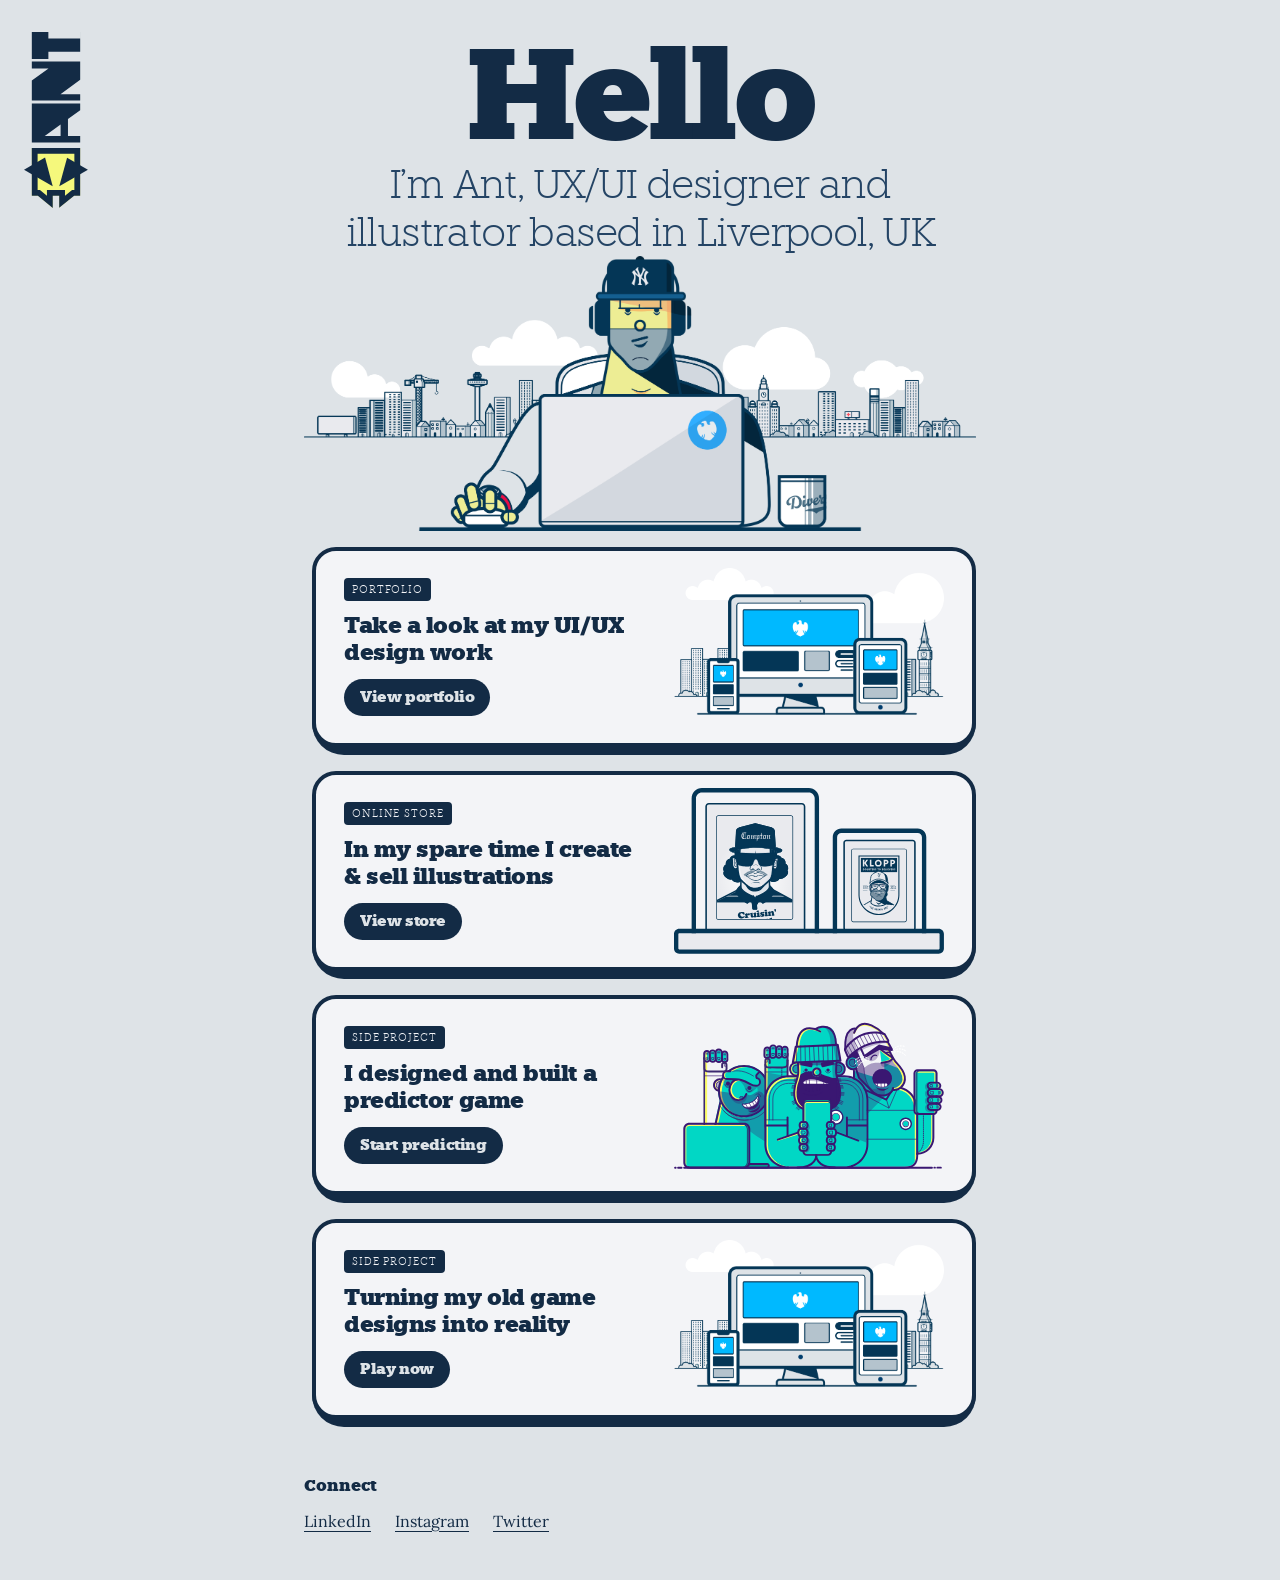
==== index.htm @ 305cc4a4 "new landing" ====
<!DOCTYPE html>
<html lang="en">
<head>
  <meta charset="UTF-8">
  <meta name="viewport" content="width=device-width, initial-scale=1">
  <title>Ant Clark – Links</title>
  <meta name="description" content="Ant Clark, Liverpool based UX/UI Designer and Illustrator. Portfolio, projects, shop and socials.">
  <link rel="preconnect" href="https://fonts.googleapis.com">
  <link rel="preconnect" href="https://fonts.gstatic.com" crossorigin>
  <link href="https://fonts.googleapis.com/css2?family=Lora:wght@400&display=swap" rel="stylesheet">
  <link rel="preload" href="fonts/Knile-Black.woff2" as="font" type="font/woff2" crossorigin>
  <link rel="preload" href="fonts/Knile-Light.woff2" as="font" type="font/woff2" crossorigin>
  <link rel="stylesheet" href="styles.css">
</head>
<body>
  <main class="page">
<img src="images/logos/ant-logo.svg" class="home-intro__logo" alt="Logo">
    <header class="intro">
      <h1 class="intro__title">Hello</h1>
      <p class="intro__text">I’m Ant, UX/UI designer and illustrator based in Liverpool, UK</p>
    </header>
<div class="home-intro" >
	<img src="images/me.png" class="home-intro__image" alt="">
	</div>
    <!--
      PROMO BOX TEMPLATE – copy this block to add a new one.
      Change the colour by swapping the modifier class:
      promo--a, promo--b, promo--c (add more in styles.css).
    -->
    <section class="promos" aria-label="Links">

      <a class="promo promo--a" href="https://antclark.framer.website/">
         <div class="promo__wrapper">

         <div class="promo__content">
          <span class="promo__label">Portfolio</span>
          <h2 class="promo__title">Take a look at my UI/UX design work</h2>
          <span class="promo__button">View portfolio</span>
        </div>
        <div class="promo__media">
          <img class="promo__image" src="images/portfolio.png" alt="">
        </div>
        </div>
      </a>

       <a class="promo promo--a" href="https://antclark.framer.website/">
         <div class="promo__wrapper">
         <div class="promo__content">
          <span class="promo__label">ONLINE STORE</span>
          <h2 class="promo__title">In my spare time I create & sell illustrations</h2>
          <span class="promo__button">View store</span>
        </div>
        <div class="promo__media">
          <img class="promo__image" src="images/illustrations.svg" alt="">
        </div>
        </div>
      </a>

       <a class="promo promo" href="https://antclark.framer.website/">
         <div class="promo__wrapper">

         <div class="promo__content">
          <span class="promo__label">SIDE PROJECT</span>
          <h2 class="promo__title">I designed and built a predictor game</h2>
          <span class="promo__button">Start predicting</span>
        </div>
        <div class="promo__media">
          <img class="promo__image" src="images/predict.svg" alt="">
        </div>
        </div>
      </a>
       <a class="promo promo--a" href="https://antclark.framer.website/">
         <div class="promo__wrapper">

         <div class="promo__content">
          <span class="promo__label">SIDE PROJECT</span>
          <h2 class="promo__title">Turning my old game designs into reality</h2>
          <span class="promo__button">Play now</span>
        </div>
        <div class="promo__media">
          <img class="promo__image" src="images/portfolio.png" alt="">
        </div>
        </div>
      </a>

    </section>

    <footer class="connect">
      <h3 class="connect__title">Connect</h3>
      <ul class="connect__list">
        <li><a class="connect__link" href="https://www.linkedin.com/in/anthony-clark-53748021/">LinkedIn</a></li>
        <li><a class="connect__link" href="https://www.instagram.com/diverse__pixels/">Instagram</a></li>
        <li><a class="connect__link" href="https://twitter.com/Diverse__Pixels">Twitter</a></li>
      </ul>
    </footer>

  </main>
</body>
</html>
---- styles.css ----
/* =========================================================
   LINK PAGE – styles.css
   Edit the TOKENS block below to restyle everything.
   Colours, radii, spacing and the bounce all live there.
   ========================================================= */

/* ---------- 0. FONTS ----------
   Knile (Black + Light) is self-hosted: put the files in /fonts.
   Lora Regular loads from Google Fonts in index.html.
*/
@font-face {
  font-family: "Knile";
  src: url("fonts/Knile-Black.woff2") format("woff2"),
       url("fonts/Knile-Black.woff") format("woff");
  font-weight: 900;
  font-style: normal;
  font-display: swap;
}

@font-face {
  font-family: "Knile";
  src: url("fonts/Knile-Light.woff2") format("woff2"),
       url("fonts/Knile-Light.woff") format("woff");
  font-weight: 300;
  font-style: normal;
  font-display: swap;
}

/* ---------- 1. TOKENS (edit these first) ---------- */
:root {
  /* Page */
  --color-bg: #DEE3E7;
  --color-text: #132B45;
  --color-text-muted: #244465;
  --font-title: "Knile", system-ui, -apple-system, "Segoe UI", Roboto, sans-serif; /* Knile Black, weight 900 */
  --font-light: "Knile", system-ui, -apple-system, "Segoe UI", Roboto, sans-serif; /* Knile Light, weight 300 */
  --font-body: "Lora", Georgia, "Times New Roman", serif;                           /* Lora Regular, weight 400 */

  /* Layout */
  --page-max-width: 720px;
  --page-padding: 24px;
  --promo-gap: 24px;

  /* Promo box */
  --promo-radius: 24px;
    --promo-radius2: 32px;
    --promo-border: 4px;
  --promo-padding: 28px;
  --promo-min-height: 200px;
  --promo-shadow: 8px 10px 0 rgba(0, 0, 0, 1);
  --promo-shadow-hover: 0 18px 40px rgba(0, 0, 0, 0.14);

  /* Promo colours (one set per modifier class) */
  --promo-a-bg: #f3f4f7;
    --promo-a-bg2: #132B45;
    --promo-a-stroke: #132B45;
  --promo-a-text: #132B45;
  --promo-b-bg: #01D7C5;
  --promo-b-text: #3A1772;
  --promo-c-bg: #ff9fb8;
  --promo-c-text: #132B45;

  /* Button */
  --button-bg: #132B45;
  --button-text: #DEE3E7;
  --button-radius: 999px;
  --button-padding: 8px 16px;

  /* Image slot */
  --media-width: 45%;
  --media-radius: 20px;

  /* Bounce (hover) */
  --bounce-duration: 0.55s;
  --bounce-easing: cubic-bezier(0.34, 1.56, 0.64, 1); /* overshoot = spring */
  --bounce-lift: -8px;
  --bounce-scale: 1.025;
  --bounce-image-rotate: -3deg;
  --bounce-image-scale: 1.06;
}

/* ---------- 2. BASE ---------- */
*,
*::before,
*::after { box-sizing: border-box; }

html { -webkit-text-size-adjust: 100%; }

body {
  margin: 0;
  background: var(--color-bg);
  color: var(--color-text);
  font-family: var(--font-body);
  font-weight: 400;
  line-height: 1.4;
  -webkit-font-smoothing: antialiased;
}

img { display: block; max-width: 100%; }

.page {
  max-width: var(--page-max-width);
  margin: 0 auto;
  padding: 32px var(--page-padding) 48px;
}

/* ---------- 3. INTRO ---------- */
.intro { margin-bottom: 40px; text-align: center; }

.intro__title {
  margin: 0;
  font-family: var(--font-title);
  font-size: 8rem;
  font-weight: 900;
  letter-spacing: -0.04em;
  line-height: 1;
}
.home-intro__image{
  margin:-40px 0 24px 0;
}
.home-intro__logo{
    width: 64px;
    position: fixed;
    top: 32px;
    left:24px
}
.intro__text {
  margin: 0;
  max-width: 28ch;
  font-family: var(--font-light);
  font-size: 2.5rem;
  font-weight: 300;
  line-height: 1.2;
  letter-spacing: -0.04em;
  color: var(--color-text-muted);
}

/* ---------- 4. PROMO BOXES ---------- */
.promos {
  display: flex;
  flex-direction: column;
  gap: var(--promo-gap);
}

.promo {
  /* Per-colour variables are set by the modifier classes below */
  background: var(--promo-a-bg2);
  --promo-text: var(--promo-a-text);
  border-radius: var(--promo-radius2);
  display: flex;
  align-items: stretch;
  justify-content: space-between;
  transition:
    transform var(--bounce-duration) var(--bounce-easing),
    box-shadow var(--bounce-duration) var(--bounce-easing);
  will-change: transform;
    color: var(--color-text);
    margin:0 0 0 8px;
    height:200px;
    text-decoration:none;

}
.promo__wrapper{
 --promo-bg: var(--promo-a-bg);
  --promo-text: var(--promo-a-text);
  display: flex;
  align-items: stretch;
  justify-content: space-between;
  gap: 24px;
  min-height: var(--promo-min-height);
  padding: var(--promo-padding);
  border-radius: var(--promo-radius);
  background: var(--promo-bg);
  border: 4px solid var(--promo-a-stroke);
        height:200px;
 margin:-8px 0 0 0;
 align-items: center;
  text-decoration:none;
    width: 100%;
}

.promo__content {
  display: flex;
  flex: 1;
  flex-direction: column;
  align-items: flex-start;
  justify-content: space-between;
  gap: 12px;
}

.promo__label {
  font-family: var(--font-light);
  font-size: 0.7rem;
  font-weight: 400;
  letter-spacing: 0.08em;
  text-transform: uppercase;
  background: var(--promo-text);
  color: var(--promo-bg);
  padding: 4px 8px;
  border-radius: 4px;
}

.promo__title {
  margin: 0;
  font-family: var(--font-title);
  font-size: clamp(1.25rem, 3.6vw, 1.4rem);
  font-weight: 900;
  letter-spacing: -0.02em;
  line-height: 1.2;
}

.promo__button {
  display: inline-block;
  letter-spacing: -0.4px;
  padding: var(--button-padding);
  border-radius: var(--button-radius);
  background: var(--button-bg);
  color: var(--button-text);
  font-family: var(--font-title);
  font-size: 0.9375rem;
  font-weight: 900;
  transition: transform var(--bounce-duration) var(--bounce-easing);
}

/* Image slot – drop any image in; it fills and crops to the box */
.promo__media {
  flex: 0 0 var(--media-width);
  overflow: hidden;
}

.promo__image {
  object-fit: cover;
  transition: transform var(--bounce-duration) var(--bounce-easing);
}

/* ---------- 5. HOVER / FOCUS / PRESS ---------- */
.promo div:hover,
.promo:focus-visible {
 margin:0;
 transition:var(--bounce-easing);

}

.promo:active {
  transform: translateY(-2px) scale(0.99);
  transition-duration: 0.12s;
}

.promo:focus-visible {
  outline: 3px solid var(--color-text);
  outline-offset: 4px;
}

/* ---------- 6. CONNECT ---------- */
.connect { margin-top: 48px; }

.connect__title {
  margin: 0 0 12px;
  font-family: var(--font-title);
  font-size: 1rem;
  font-weight: 900;
}

.connect__list {
  display: flex;
  flex-wrap: wrap;
  gap: 12px 24px;
  margin: 0;
  padding: 0;
  list-style: none;
}

.connect__link {
  color: var(--color-text);
  font-family: var(--font-body);
  font-weight: 400;
  text-decoration: underline;
  text-underline-offset: 4px;
}

.connect__link:hover { text-decoration-thickness: 2px; }

.promo--a div{ --promo-bg: var(--promo-a-bg); --promo-text: var(--promo-a-text) !important;  }
.promo--b div{ --promo-bg: var(--promo-b-bg); --promo-text: var(--promo-b-text) !important; }
.promo--c div{ --promo-bg: var(--promo-c-bg); --promo-text: var(--promo-c-text) !important; }

@keyframes bounce {
  0% { transform: scale(1.1); opacity: 1 }
  50% { transform: scale(1.6); opacity: .7; }
  60% { transform: scale(0.6); opacity: 1 }
  80% { transform: scale(0.95) }
  100% { transform: scale(0.85) }
}
/* ---------- 7. RESPONSIVE ---------- */
@media (max-width: 520px) {
  :root {
    --promo-padding: 22px;
    --media-width: 34%;
  }
  .promo { min-height: 190px; gap: 16px; }
}

/* ---------- 8. REDUCED MOTION ---------- */
@media (prefers-reduced-motion: reduce) {
  .promo,
  .promo__button,
  .promo__image { transition: none; }

  .promo:hover,
  .promo:focus-visible,
  .promo:active { transform: none; }

  .promo:hover .promo__image,
  .promo:focus-visible .promo__image,
  .promo:hover .promo__button,
  .promo:focus-visible .promo__button { transform: none; }
}
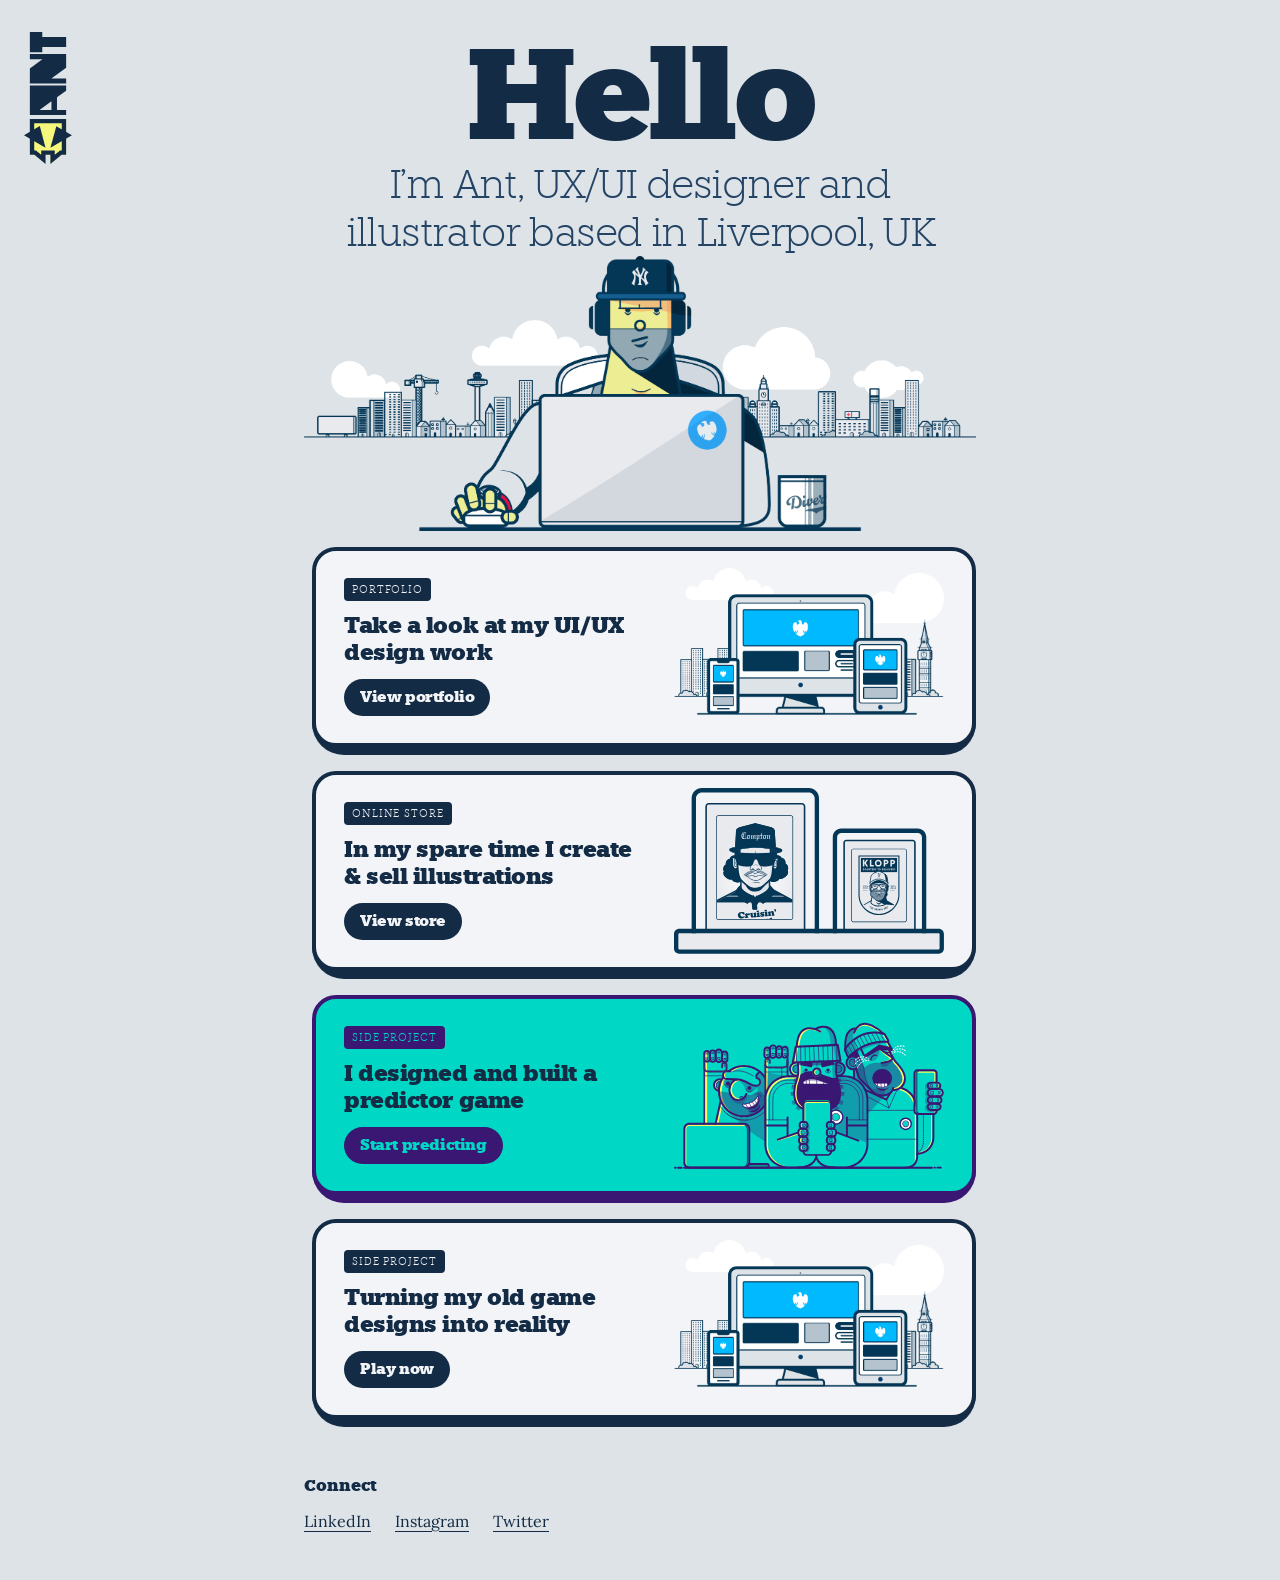
==== commit e6c02a32: "styles" ====
--- a/index.htm
+++ b/index.htm
@@ -56,7 +56,7 @@
         </div>
       </a>
 
-       <a class="promo promo" href="https://antclark.framer.website/">
+       <a class="promo promo--b" href="https://antclark.framer.website/">
          <div class="promo__wrapper">
 
          <div class="promo__content">
--- a/styles.css
+++ b/styles.css
@@ -119,7 +119,7 @@
   margin:-40px 0 24px 0;
 }
 .home-intro__logo{
-    width: 64px;
+    width: 48px;
     position: fixed;
     top: 32px;
     left:24px
@@ -144,8 +144,8 @@
 
 .promo {
   /* Per-colour variables are set by the modifier classes below */
-  background: var(--promo-a-bg2);
-  --promo-text: var(--promo-a-text);
+  background: var(--promo-text);
+  --promo-text: var(--promo-text);
   border-radius: var(--promo-radius2);
   display: flex;
   align-items: stretch;
@@ -171,7 +171,7 @@
   padding: var(--promo-padding);
   border-radius: var(--promo-radius);
   background: var(--promo-bg);
-  border: 4px solid var(--promo-a-stroke);
+  border: 4px solid var(--promo-text);
         height:200px;
  margin:-8px 0 0 0;
  align-items: center;
@@ -214,8 +214,8 @@
   letter-spacing: -0.4px;
   padding: var(--button-padding);
   border-radius: var(--button-radius);
-  background: var(--button-bg);
-  color: var(--button-text);
+  background: var(--promo-text);
+  color: var(--promo-bg);
   font-family: var(--font-title);
   font-size: 0.9375rem;
   font-weight: 900;
@@ -280,9 +280,13 @@
 
 .connect__link:hover { text-decoration-thickness: 2px; }
 
-.promo--a div{ --promo-bg: var(--promo-a-bg); --promo-text: var(--promo-a-text) !important;  }
-.promo--b div{ --promo-bg: var(--promo-b-bg); --promo-text: var(--promo-b-text) !important; }
-.promo--c div{ --promo-bg: var(--promo-c-bg); --promo-text: var(--promo-c-text) !important; }
+.promo--a div{  --promo-bg: var(--promo-a-bg); --promo-text: var(--promo-a-text) !important;  }
+.promo--b div{  --promo-bg: var(--promo-b-bg); --promo-text: var(--promo-b-text) !important; }
+.promo--c div{  --promo-bg: var(--promo-c-bg); --promo-text: var(--promo-c-text) !important; }
+
+.promo--a { background: var(--promo-a-text) !important;  }
+.promo--b { background: var(--promo-b-text) !important; }
+.promo--c { background: var(--promo-c-text) !important; }
 
 @keyframes bounce {
   0% { transform: scale(1.1); opacity: 1 }
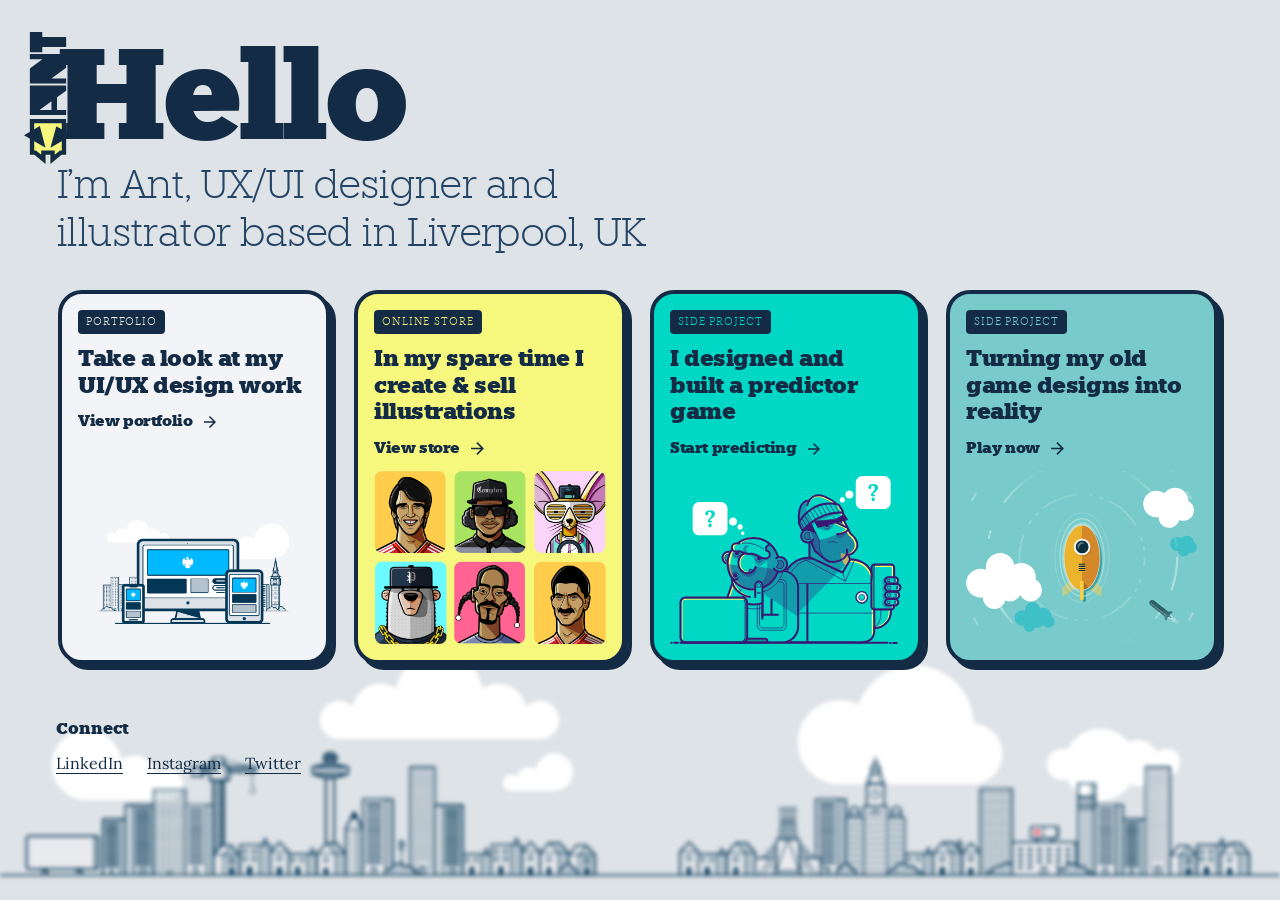
==== commit 1068a713: "fixes" ====
--- a/index.htm
+++ b/index.htm
@@ -19,9 +19,9 @@
       <h1 class="intro__title">Hello</h1>
       <p class="intro__text">I’m Ant, UX/UI designer and illustrator based in Liverpool, UK</p>
     </header>
-<div class="home-intro" >
-	<img src="images/me.png" class="home-intro__image" alt="">
-	</div>
+<div class="skyline" >
+  <img src="images/bg.png" class="home-intro__image" alt="">
+  </div>
     <!--
       PROMO BOX TEMPLATE – copy this block to add a new one.
       Change the colour by swapping the modifier class:
@@ -35,7 +35,7 @@
          <div class="promo__content">
           <span class="promo__label">Portfolio</span>
           <h2 class="promo__title">Take a look at my UI/UX design work</h2>
-          <span class="promo__button">View portfolio</span>
+          <span class="promo__link">View portfolio</span>
         </div>
         <div class="promo__media">
           <img class="promo__image" src="images/portfolio.png" alt="">
@@ -43,42 +43,42 @@
         </div>
       </a>
 
-       <a class="promo promo--a" href="https://antclark.framer.website/">
+       <a class="promo promo--b" href="https://antclark.framer.website/">
          <div class="promo__wrapper">
          <div class="promo__content">
           <span class="promo__label">ONLINE STORE</span>
           <h2 class="promo__title">In my spare time I create & sell illustrations</h2>
-          <span class="promo__button">View store</span>
+          <span class="promo__link">View store</span>
         </div>
         <div class="promo__media">
-          <img class="promo__image" src="images/illustrations.svg" alt="">
+          <img class="promo__image" src="images/diversepixels2.png" alt="">
         </div>
         </div>
       </a>
 
-       <a class="promo promo--b" href="https://antclark.framer.website/">
+       <a class="promo promo--c" href="https://antclark.framer.website/">
          <div class="promo__wrapper">
 
          <div class="promo__content">
           <span class="promo__label">SIDE PROJECT</span>
           <h2 class="promo__title">I designed and built a predictor game</h2>
-          <span class="promo__button">Start predicting</span>
+          <span class="promo__link">Start predicting</span>
         </div>
         <div class="promo__media">
           <img class="promo__image" src="images/predict.svg" alt="">
         </div>
         </div>
       </a>
-       <a class="promo promo--a" href="https://antclark.framer.website/">
+       <a class="promo promo--d" href="https://antclark.framer.website/">
          <div class="promo__wrapper">
 
          <div class="promo__content">
           <span class="promo__label">SIDE PROJECT</span>
           <h2 class="promo__title">Turning my old game designs into reality</h2>
-          <span class="promo__button">Play now</span>
+          <span class="promo__link">Play now</span>
         </div>
         <div class="promo__media">
-          <img class="promo__image" src="images/portfolio.png" alt="">
+          <img class="promo__image" src="images/torpedo.svg" alt="">
         </div>
         </div>
       </a>
@@ -96,4 +96,4 @@
 
   </main>
 </body>
-</html>
+</html>
--- a/styles.css
+++ b/styles.css
@@ -37,15 +37,15 @@
   --font-body: "Lora", Georgia, "Times New Roman", serif;                           /* Lora Regular, weight 400 */
 
   /* Layout */
-  --page-max-width: 720px;
-  --page-padding: 24px;
-  --promo-gap: 24px;
+  --page-max-width: 1232px;
+  --page-padding: 32px;
+  --promo-gap: 16px;
 
   /* Promo box */
   --promo-radius: 24px;
-    --promo-radius2: 32px;
+    --promo-radius2: 24px;
     --promo-border: 4px;
-  --promo-padding: 28px;
+  --promo-padding: 0 0 0 24px;
   --promo-min-height: 200px;
   --promo-shadow: 8px 10px 0 rgba(0, 0, 0, 1);
   --promo-shadow-hover: 0 18px 40px rgba(0, 0, 0, 0.14);
@@ -55,10 +55,12 @@
     --promo-a-bg2: #132B45;
     --promo-a-stroke: #132B45;
   --promo-a-text: #132B45;
-  --promo-b-bg: #01D7C5;
-  --promo-b-text: #3A1772;
-  --promo-c-bg: #ff9fb8;
+  --promo-c-bg: #01D7C5;
   --promo-c-text: #132B45;
+  --promo-b-bg: #F5F87C;
+  --promo-b-text: #132B45;
+    --promo-d-bg: #78CBCA;
+  --promo-d-text: #132B45;
 
   /* Button */
   --button-bg: #132B45;
@@ -67,16 +69,17 @@
   --button-padding: 8px 16px;
 
   /* Image slot */
-  --media-width: 45%;
+  --media-width: 54%;
   --media-radius: 20px;
 
   /* Bounce (hover) */
-  --bounce-duration: 0.55s;
-  --bounce-easing: cubic-bezier(0.34, 1.56, 0.64, 1); /* overshoot = spring */
-  --bounce-lift: -8px;
-  --bounce-scale: 1.025;
-  --bounce-image-rotate: -3deg;
-  --bounce-image-scale: 1.06;
+  --bounce-duration: 0.35s;
+  --bounce-easing: cubic-bezier(0.34, 2.2, 0.5, 1); /* overshoots, then settles = little bounce */
+  --bounce-lift: 0px;
+
+  /* Text link (replaces the button) */
+  --link-gap: 8px;
+  --link-icon-size: 1.25em;
 }
 
 /* ---------- 2. BASE ---------- */
@@ -89,12 +92,28 @@
 body {
   margin: 0;
   background: var(--color-bg);
+    background-size: 90%;
+    background-attachment: fixed;
+
   color: var(--color-text);
   font-family: var(--font-body);
   font-weight: 400;
   line-height: 1.4;
   -webkit-font-smoothing: antialiased;
 }
+.skyline{
+   filter: blur(2px);
+    position: fixed;
+    left: 0;
+    right: 0;
+   
+    bottom: 0;
+    display: flex;
+    justify-content: center;
+    align-items: center;
+    width: 100%;
+    z-index: -1;
+}
 
 img { display: block; max-width: 100%; }
 
@@ -105,7 +124,7 @@
 }
 
 /* ---------- 3. INTRO ---------- */
-.intro { margin-bottom: 40px; text-align: center; }
+.intro { margin-bottom: 40px; text-align: left; }
 
 .intro__title {
   margin: 0;
@@ -138,7 +157,7 @@
 /* ---------- 4. PROMO BOXES ---------- */
 .promos {
   display: flex;
-  flex-direction: column;
+  flex-direction: row;
   gap: var(--promo-gap);
 }
 
@@ -173,10 +192,12 @@
   background: var(--promo-bg);
   border: 4px solid var(--promo-text);
         height:200px;
- margin:-8px 0 0 0;
+ margin:-6px 0 0 -6px;
  align-items: center;
   text-decoration:none;
     width: 100%;
+    overflow: hidden;
+  transition: margin var(--bounce-duration) var(--bounce-easing);
 }
 
 .promo__content {
@@ -209,23 +230,34 @@
   line-height: 1.2;
 }
 
-.promo__button {
-  display: inline-block;
-  letter-spacing: -0.4px;
-  padding: var(--button-padding);
-  border-radius: var(--button-radius);
-  background: var(--promo-text);
-  color: var(--promo-bg);
+/* Text link with a Google Material "arrow_forward" icon.
+   The arrow is drawn with a mask so it matches the text colour.
+   To swap the icon, replace the path inside the url(...) below. */
+.promo__link {
+  display: inline-flex;
+  align-items: center;
+  gap: var(--link-gap);
+  color: var(--promo-text);
   font-family: var(--font-title);
   font-size: 0.9375rem;
   font-weight: 900;
-  transition: transform var(--bounce-duration) var(--bounce-easing);
+  letter-spacing: -0.4px;
+}
+
+.promo__link::after {
+  content: "";
+  width: var(--link-icon-size);
+  height: var(--link-icon-size);
+  background-color: currentColor;
+  -webkit-mask: url("data:image/svg+xml,%3Csvg xmlns='http://www.w3.org/2000/svg' viewBox='0 -960 960 960'%3E%3Cpath d='M647-440H160v-80h487L423-744l57-56 320 320-320 320-57-56 224-224Z'/%3E%3C/svg%3E") center / contain no-repeat;
+          mask: url("data:image/svg+xml,%3Csvg xmlns='http://www.w3.org/2000/svg' viewBox='0 -960 960 960'%3E%3Cpath d='M647-440H160v-80h487L423-744l57-56 320 320-320 320-57-56 224-224Z'/%3E%3C/svg%3E") center / contain no-repeat;
 }
 
 /* Image slot – drop any image in; it fills and crops to the box */
 .promo__media {
   flex: 0 0 var(--media-width);
   overflow: hidden;
+    margin-bottom:16px;
 }
 
 .promo__image {
@@ -234,10 +266,9 @@
 }
 
 /* ---------- 5. HOVER / FOCUS / PRESS ---------- */
-.promo div:hover,
-.promo:focus-visible {
+.promo div:hover {
  margin:0;
- transition:var(--bounce-easing);
+  transform: translateY(var(--bounce-lift));
 
 }
 
@@ -283,31 +314,111 @@
 .promo--a div{  --promo-bg: var(--promo-a-bg); --promo-text: var(--promo-a-text) !important;  }
 .promo--b div{  --promo-bg: var(--promo-b-bg); --promo-text: var(--promo-b-text) !important; }
 .promo--c div{  --promo-bg: var(--promo-c-bg); --promo-text: var(--promo-c-text) !important; }
+.promo--d div{  --promo-bg: var(--promo-d-bg); --promo-text: var(--promo-d-text) !important; }
 
 .promo--a { background: var(--promo-a-text) !important;  }
 .promo--b { background: var(--promo-b-text) !important; }
 .promo--c { background: var(--promo-c-text) !important; }
+.promo--d { background: var(--promo-c-text) !important; }
+
+
+
+
+
+ :root {
+    --promo-padding: 16px 16px 0; /* no bottom padding so the image sits flush with the bottom edge */
+  }
+
+  /* Outer box (holds the shadow): drop the fixed height */
+  .promo {
+    height: auto;
+    min-height: 0;
+    width:100%;
+  }
+
+  /* Inner box: stack the content, let the height follow the content.
+     margin-bottom 6px offsets the -6px top margin so the outer box keeps
+     its full height and the shadow strip still shows at the bottom. */
+  .promo__wrapper {
+    flex-direction: column;
+    align-items: stretch;
+    gap: 12px;
+    height: auto;
+    min-height: 0;
+    margin-bottom: 6px;
+  }
+
+  .promo__content {
+    flex: none;
+  }
+
+  /* Image goes under the text at full width */
+  .promo__media {
+    flex: none;
+    width: 100%;
+  }
+
+  .promo__image {
+    width: 100%;
+    height: auto;
+  }
+
+
+
+
+
+
 
 @keyframes bounce {
-  0% { transform: scale(1.1); opacity: 1 }
-  50% { transform: scale(1.6); opacity: .7; }
-  60% { transform: scale(0.6); opacity: 1 }
-  80% { transform: scale(0.95) }
-  100% { transform: scale(0.85) }
+  100% { transform: scale(1) }
 }
 /* ---------- 7. RESPONSIVE ---------- */
-@media (max-width: 520px) {
+/* 768px and below: text first, image underneath, box height fits its content */
+@media (max-width: 1024px) {
   :root {
-    --promo-padding: 22px;
-    --media-width: 34%;
-  }
-  .promo { min-height: 190px; gap: 16px; }
+    --promo-padding: 16px 16px 0; /* no bottom padding so the image sits flush with the bottom edge */
+  }
+    .promos {
+    flex-direction: column;
+  }
+
+  /* Outer box (holds the shadow): drop the fixed height */
+  .promo {
+    height: auto;
+    min-height: 0;
+  }
+
+  /* Inner box: stack the content, let the height follow the content.
+     margin-bottom 6px offsets the -6px top margin so the outer box keeps
+     its full height and the shadow strip still shows at the bottom. */
+  .promo__wrapper {
+    flex-direction: column;
+    align-items: stretch;
+    height: auto;
+    min-height: 0;
+    margin-bottom: 6px;
+  }
+
+  .promo__content {
+    flex: none;
+  }
+
+  /* Image goes under the text at full width */
+  .promo__media {
+    flex: none;
+    width: 100%;
+  }
+
+  .promo__image {
+    width: 100%;
+    height: auto;
+  }
 }
 
 /* ---------- 8. REDUCED MOTION ---------- */
 @media (prefers-reduced-motion: reduce) {
   .promo,
-  .promo__button,
+  .promo__wrapper,
   .promo__image { transition: none; }
 
   .promo:hover,
@@ -315,7 +426,5 @@
   .promo:active { transform: none; }
 
   .promo:hover .promo__image,
-  .promo:focus-visible .promo__image,
-  .promo:hover .promo__button,
-  .promo:focus-visible .promo__button { transform: none; }
-}
+  .promo:focus-visible .promo__image { transform: none; }
+}
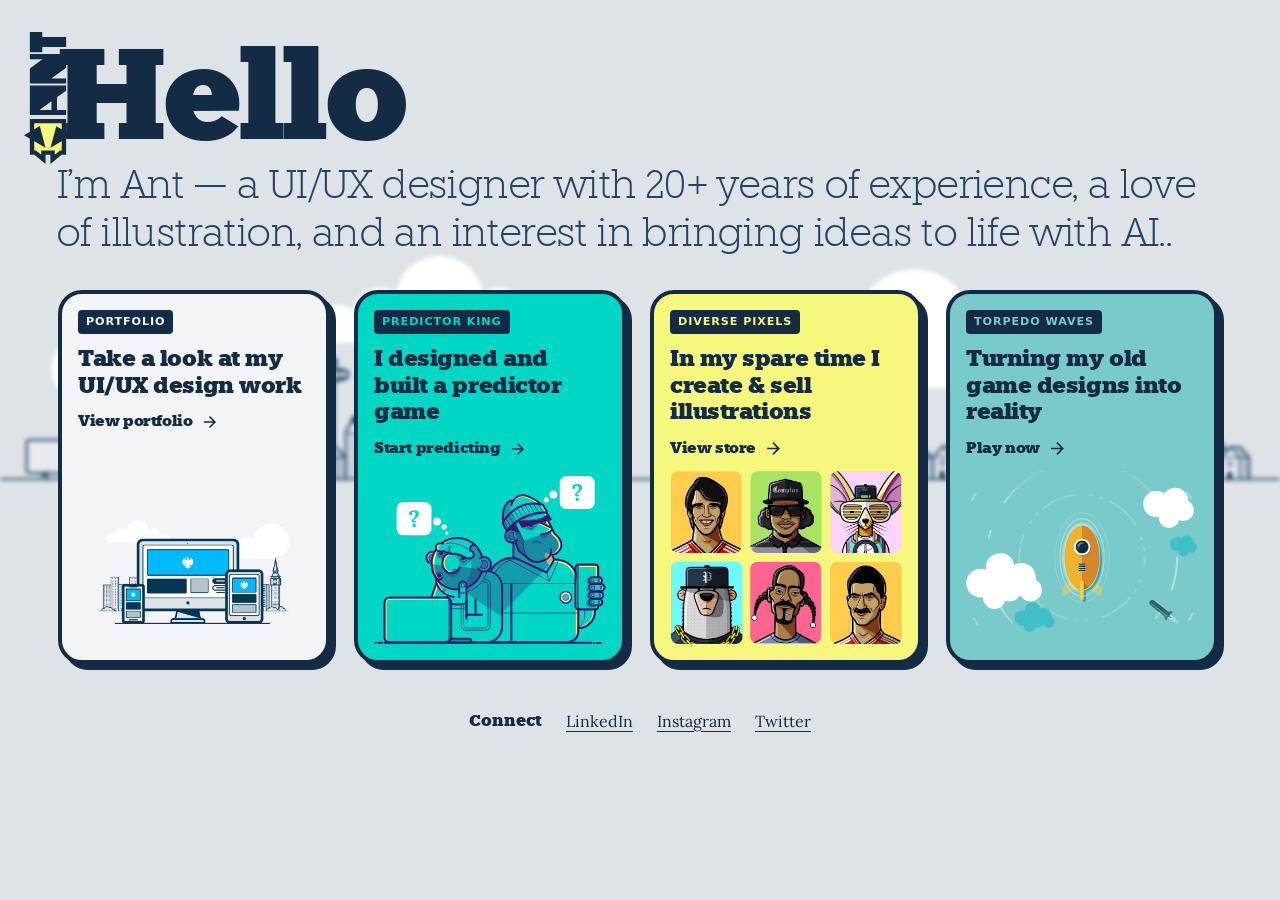
==== commit c71c30d7: "tweaks" ====
--- a/index.htm
+++ b/index.htm
@@ -17,11 +17,13 @@
 <img src="images/logos/ant-logo.svg" class="home-intro__logo" alt="Logo">
     <header class="intro">
       <h1 class="intro__title">Hello</h1>
-      <p class="intro__text">I’m Ant, UX/UI designer and illustrator based in Liverpool, UK</p>
+      <p class="intro__text">I’m Ant — a UI/UX designer with 20+ years of experience, a love of illustration, and an interest in bringing ideas to life with AI..</p>
     </header>
 <div class="skyline" >
   <img src="images/bg.png" class="home-intro__image" alt="">
   </div>
+      <img src="images/lampost.svg" class="lampost" alt="">
+       <img src="images/lampost.svg" class="lampost2" alt="">
     <!--
       PROMO BOX TEMPLATE – copy this block to add a new one.
       Change the colour by swapping the modifier class:
@@ -29,7 +31,7 @@
     -->
     <section class="promos" aria-label="Links">
 
-      <a class="promo promo--a" href="https://antclark.framer.website/">
+      <a class="promo promo--a" href="https://antclark.framer.website/" target="_blank">
          <div class="promo__wrapper">
 
          <div class="promo__content">
@@ -43,10 +45,25 @@
         </div>
       </a>
 
-       <a class="promo promo--b" href="https://antclark.framer.website/">
+      <a class="promo promo--c" href="https://www.predictorking.co.uk" target="_blank">
+         <div class="promo__wrapper">
+
+         <div class="promo__content">
+          <span class="promo__label">PREDICTOR KING</span>
+          <h2 class="promo__title">I designed and built a predictor game</h2>
+          <span class="promo__link">Start predicting</span>
+        </div>
+        <div class="promo__media">
+          <img class="promo__image" src="images/predict.svg" alt="">
+        </div>
+        </div>
+      </a>
+
+
+       <a class="promo promo--b" href="https://antclark.co.uk/diversepixels/" target="_blank">
          <div class="promo__wrapper">
          <div class="promo__content">
-          <span class="promo__label">ONLINE STORE</span>
+          <span class="promo__label">DIVERSE PIXELS</span>
           <h2 class="promo__title">In my spare time I create & sell illustrations</h2>
           <span class="promo__link">View store</span>
         </div>
@@ -56,24 +73,12 @@
         </div>
       </a>
 
-       <a class="promo promo--c" href="https://antclark.framer.website/">
+ 
+       <a class="promo promo--d" href="https://torpedowaves.netlify.app/" target="_blank">
          <div class="promo__wrapper">
 
          <div class="promo__content">
-          <span class="promo__label">SIDE PROJECT</span>
-          <h2 class="promo__title">I designed and built a predictor game</h2>
-          <span class="promo__link">Start predicting</span>
-        </div>
-        <div class="promo__media">
-          <img class="promo__image" src="images/predict.svg" alt="">
-        </div>
-        </div>
-      </a>
-       <a class="promo promo--d" href="https://antclark.framer.website/">
-         <div class="promo__wrapper">
-
-         <div class="promo__content">
-          <span class="promo__label">SIDE PROJECT</span>
+          <span class="promo__label">TORPEDO WAVES</span>
           <h2 class="promo__title">Turning my old game designs into reality</h2>
           <span class="promo__link">Play now</span>
         </div>
--- a/styles.css
+++ b/styles.css
@@ -16,7 +16,14 @@
   font-style: normal;
   font-display: swap;
 }
-
+@font-face {
+  font-family: "Knile";
+  src: url("fonts/Knile-Medium.woff2") format("woff2"),
+       url("fonts/Knile-Medium.woff") format("woff");
+  font-weight: 600;
+  font-style: normal;
+  font-display: swap;
+}
 @font-face {
   font-family: "Knile";
   src: url("fonts/Knile-Light.woff2") format("woff2"),
@@ -104,15 +111,28 @@
 .skyline{
    filter: blur(2px);
     position: fixed;
-    left: 0;
-    right: 0;
-   
-    bottom: 0;
-    display: flex;
-    justify-content: center;
-    align-items: center;
+     left: 50%;
+  transform: translateX(-50%);
     width: 100%;
     z-index: -1;
+    max-width: 1600px;
+}
+.lampost{
+filter: blur(12px);
+    position: fixed;
+    right: -500px;
+    bottom: -140px;
+    z-index: 1;
+    max-width: 860px;
+}
+.lampost2{
+filter: blur(12px);
+    position: fixed;
+    left: -240px;
+    bottom: -140px;
+    z-index: 1;
+    max-width: 610px;
+
 }
 
 img { display: block; max-width: 100%; }
@@ -134,6 +154,7 @@
   letter-spacing: -0.04em;
   line-height: 1;
 }
+
 .home-intro__image{
   margin:-40px 0 24px 0;
 }
@@ -145,7 +166,7 @@
 }
 .intro__text {
   margin: 0;
-  max-width: 28ch;
+  max-width: 48ch;
   font-family: var(--font-light);
   font-size: 2.5rem;
   font-weight: 300;
@@ -212,7 +233,7 @@
 .promo__label {
   font-family: var(--font-light);
   font-size: 0.7rem;
-  font-weight: 400;
+  font-weight: 600;
   letter-spacing: 0.08em;
   text-transform: uppercase;
   background: var(--promo-text);
@@ -266,7 +287,7 @@
 }
 
 /* ---------- 5. HOVER / FOCUS / PRESS ---------- */
-.promo div:hover {
+.promo div.promo__wrapper:hover {
  margin:0;
   transform: translateY(var(--bounce-lift));
 
@@ -283,7 +304,13 @@
 }
 
 /* ---------- 6. CONNECT ---------- */
-.connect { margin-top: 48px; }
+.connect {     margin: 40px 0;
+    text-align: center;
+    display: flex;
+    gap: 24px;
+    flex-wrap: wrap;
+    justify-content: center;
+}
 
 .connect__title {
   margin: 0 0 12px;
@@ -364,10 +391,31 @@
   }
 
 
-
-
-
-
+  @media (max-width: 1600px) {
+.lampost{
+ filter: blur(12px);
+    position: fixed;
+    right: -360px;
+    bottom: -190px;
+    z-index: 1;
+    max-width: 640px;
+}
+.lampost2{
+filter: blur(12px);
+    position: fixed;
+    left: -250px;
+    bottom: -130px;
+    z-index: 1;
+    max-width: 500px;
+
+}
+
+   
+    
+  }
+  @media (max-width: 1280px) {
+.lampost, .lampost2{ display:none;}
+  }
 
 @keyframes bounce {
   100% { transform: scale(1) }
@@ -413,6 +461,12 @@
     width: 100%;
     height: auto;
   }
+  .intro__title {
+  font-size: 4rem;
+}
+.intro__text {
+  font-size: 1.5rem;
+}
 }
 
 /* ---------- 8. REDUCED MOTION ---------- */
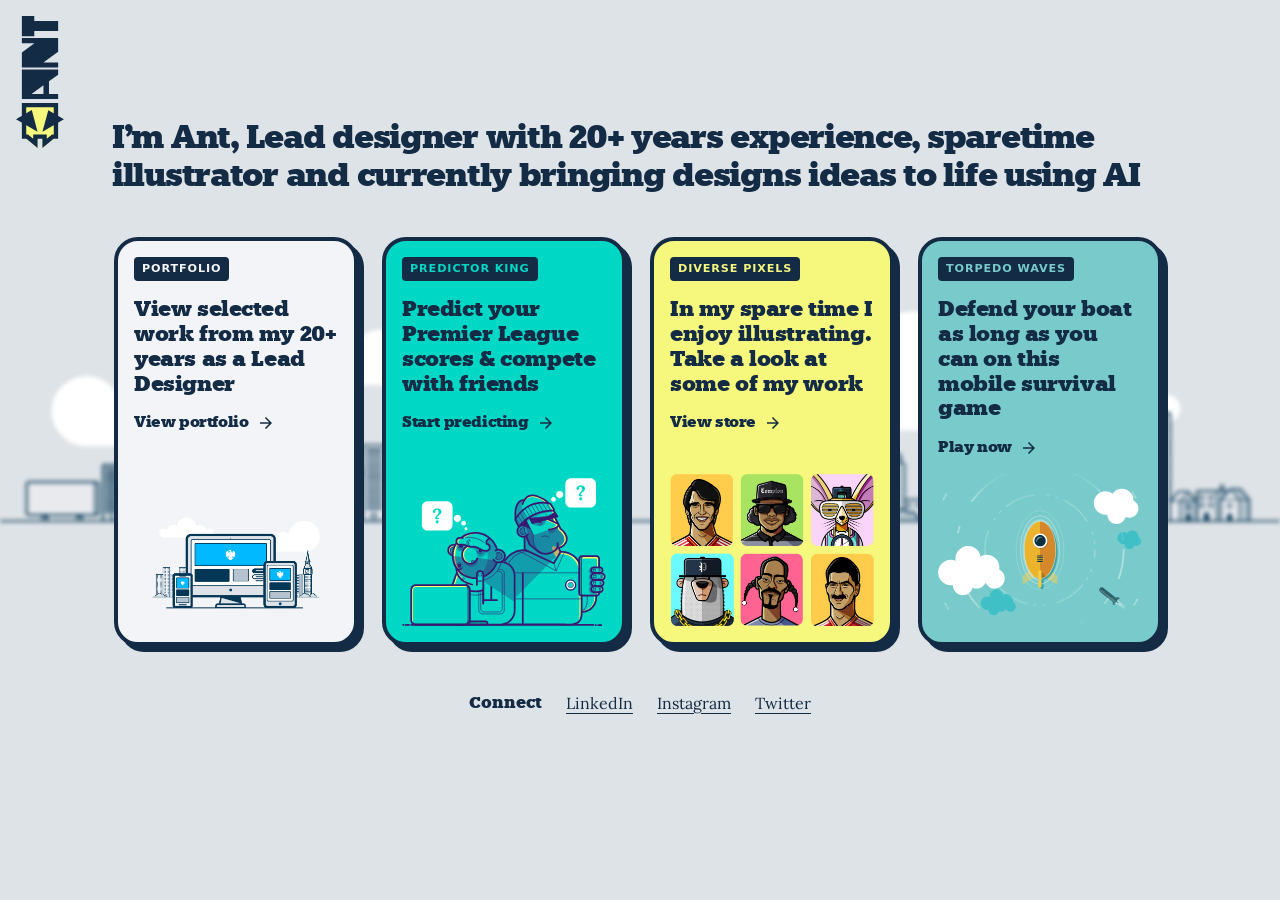
==== commit f52c7f5c: "all fixes" ====
--- a/index.htm
+++ b/index.htm
@@ -14,10 +14,13 @@
 </head>
 <body>
   <main class="page">
-<img src="images/logos/ant-logo.svg" class="home-intro__logo" alt="Logo">
+<picture>
+      <source media="(max-width: 1024px)" srcset="images/logos/ant-logo2.svg">
+      <img src="images/logos/ant-logo.svg" class="home-intro__logo" alt="Logo">
+    </picture>
     <header class="intro">
-      <h1 class="intro__title">Hello</h1>
-      <p class="intro__text">I’m Ant — a UI/UX designer with 20+ years of experience, a love of illustration, and an interest in bringing ideas to life with AI..</p>
+      <h1 class="intro__title">I'm Ant, Lead designer with 20+ years experience, sparetime illustrator and currently bringing designs ideas to life using AI</h1>
+      
     </header>
 <div class="skyline" >
   <img src="images/bg.png" class="home-intro__image" alt="">
@@ -36,7 +39,7 @@
 
          <div class="promo__content">
           <span class="promo__label">Portfolio</span>
-          <h2 class="promo__title">Take a look at my UI/UX design work</h2>
+          <h2 class="promo__title">View selected work from my 20+ years as a Lead Designer</h2>
           <span class="promo__link">View portfolio</span>
         </div>
         <div class="promo__media">
@@ -50,7 +53,7 @@
 
          <div class="promo__content">
           <span class="promo__label">PREDICTOR KING</span>
-          <h2 class="promo__title">I designed and built a predictor game</h2>
+          <h2 class="promo__title">Predict your Premier League scores & compete with friends</h2>
           <span class="promo__link">Start predicting</span>
         </div>
         <div class="promo__media">
@@ -64,7 +67,7 @@
          <div class="promo__wrapper">
          <div class="promo__content">
           <span class="promo__label">DIVERSE PIXELS</span>
-          <h2 class="promo__title">In my spare time I create & sell illustrations</h2>
+          <h2 class="promo__title">In my spare time I enjoy illustrating. Take a look at some of my work</h2>
           <span class="promo__link">View store</span>
         </div>
         <div class="promo__media">
@@ -79,7 +82,7 @@
 
          <div class="promo__content">
           <span class="promo__label">TORPEDO WAVES</span>
-          <h2 class="promo__title">Turning my old game designs into reality</h2>
+          <h2 class="promo__title">Defend your boat as long as you can on this mobile survival game</h2>
           <span class="promo__link">Play now</span>
         </div>
         <div class="promo__media">
--- a/styles.css
+++ b/styles.css
@@ -120,15 +120,15 @@
 .lampost{
 filter: blur(12px);
     position: fixed;
-    right: -500px;
-    bottom: -140px;
+    right: -600px;
+    bottom: -200px;
     z-index: 1;
     max-width: 860px;
 }
 .lampost2{
 filter: blur(12px);
     position: fixed;
-    left: -240px;
+    left: -350px;
     bottom: -140px;
     z-index: 1;
     max-width: 610px;
@@ -144,15 +144,15 @@
 }
 
 /* ---------- 3. INTRO ---------- */
-.intro { margin-bottom: 40px; text-align: left; }
+.intro { margin-bottom: 48px; text-align: left; }
 
 .intro__title {
   margin: 0;
   font-family: var(--font-title);
-  font-size: 8rem;
+  font-size: clamp(1.5rem, 6vw, 3rem);
   font-weight: 900;
   letter-spacing: -0.04em;
-  line-height: 1;
+  line-height: 1.2;
 }
 
 .home-intro__image{
@@ -161,8 +161,8 @@
 .home-intro__logo{
     width: 48px;
     position: fixed;
-    top: 32px;
-    left:24px
+    top: 16px;
+    left:16px
 }
 .intro__text {
   margin: 0;
@@ -227,7 +227,7 @@
   flex-direction: column;
   align-items: flex-start;
   justify-content: space-between;
-  gap: 12px;
+  gap: 24px;
 }
 
 .promo__label {
@@ -245,7 +245,7 @@
 .promo__title {
   margin: 0;
   font-family: var(--font-title);
-  font-size: clamp(1.25rem, 3.6vw, 1.4rem);
+  font-size: clamp(1rem, 3.6vw, 1.4rem);
   font-weight: 900;
   letter-spacing: -0.02em;
   line-height: 1.2;
@@ -279,6 +279,10 @@
   flex: 0 0 var(--media-width);
   overflow: hidden;
     margin-bottom:16px;
+
+    display: flex;
+
+    justify-content: center;
 }
 
 .promo__image {
@@ -369,7 +373,7 @@
   .promo__wrapper {
     flex-direction: column;
     align-items: stretch;
-    gap: 12px;
+    gap: 24px;
     height: auto;
     min-height: 0;
     margin-bottom: 6px;
@@ -391,7 +395,7 @@
   }
 
 
-  @media (max-width: 1600px) {
+  @media (max-width: 1599px) {
 .lampost{
  filter: blur(12px);
     position: fixed;
@@ -413,27 +417,77 @@
    
     
   }
-  @media (max-width: 1280px) {
+  @media (max-width: 1440px) {
 .lampost, .lampost2{ display:none;}
-  }
-
+
+.promo__wrapper{
+  gap: 16px;
+}
+
+.promo__content {
+  gap: 16px;
+}
+
+    }
 @keyframes bounce {
   100% { transform: scale(1) }
 }
 /* ---------- 7. RESPONSIVE ---------- */
 /* 768px and below: text first, image underneath, box height fits its content */
-@media (max-width: 1024px) {
+
+@media (max-width: 1360px) {
   :root {
     --promo-padding: 16px 16px 0; /* no bottom padding so the image sits flush with the bottom edge */
   }
-    .promos {
-    flex-direction: column;
+  .page {
+margin-left:80px;
+margin-right:80px;
+}
+.intro__title {
+  font-size: 2rem;
+}
+.promo__title {
+ font-size: 1.3rem;
+}
+}
+@media (max-width: 1024px) {
+  .skyline{
+display: none;
+}
+.promos {
+  gap: 24px;
+}
+  .promo__title {
+  font-size: clamp(1rem, 3.6vw, 1.4rem);
+}
+.intro__title {
+  font-size: clamp(1.5rem, 6vw, 3rem);
+}
+  .page {
+  max-width: var(--page-max-width);
+  margin: 0 auto;
+  padding: 32px var(--page-padding) 48px;
+}
+
+  .home-intro__logo{
+   position: relative;
+        top: 0;
+        left: 0;
+      margin: 0 0 24px -6px;
+  }
+  /* 1024px to 769px: two promos per row.
+     Each promo has an 8px left margin, so: 2 x (50% - 20px + 8px) + 24px gap = 100% */
+  .promos {
+    flex-direction: row;
+    flex-wrap: wrap;
   }
 
   /* Outer box (holds the shadow): drop the fixed height */
   .promo {
     height: auto;
     min-height: 0;
+    flex: 0 0 calc(50% - 20px);
+    width: calc(50% - 20px);
   }
 
   /* Inner box: stack the content, let the height follow the content.
@@ -458,15 +512,36 @@
   }
 
   .promo__image {
+    width: 90%;
+    height: auto;
+  }
+
+
+}
+
+/* 768px and below: promos stack, one per row */
+@media (max-width: 768px) {
+  .promos {
+    flex-direction: column;
+    flex-wrap: nowrap;
+  }
+
+  .promo {
+    flex: none;
     width: 100%;
-    height: auto;
-  }
-  .intro__title {
-  font-size: 4rem;
-}
-.intro__text {
-  font-size: 1.5rem;
-}
+  }
+}
+
+/* 1280px and above: centre the page content vertically in the browser.
+   If the content is taller than the window it simply grows and scrolls as normal. */
+@media (min-width: 1280px) {
+  .page {
+    min-height: 100vh;
+    min-height: 100dvh;
+    display: flex;
+    flex-direction: column;
+    justify-content: center;
+  }
 }
 
 /* ---------- 8. REDUCED MOTION ---------- */
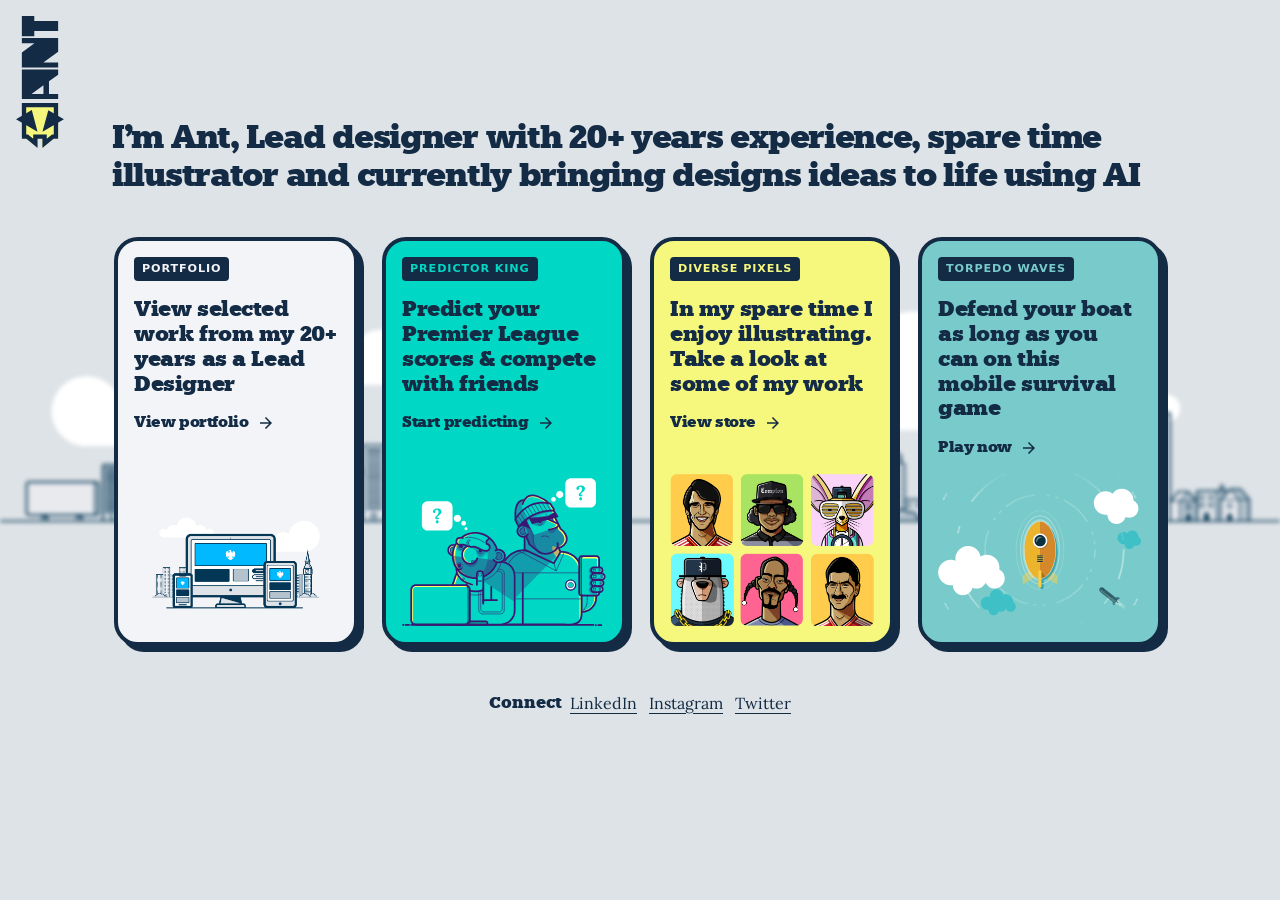
==== commit 351aa4ee: "up" ====
--- a/index.htm
+++ b/index.htm
@@ -3,7 +3,7 @@
 <head>
   <meta charset="UTF-8">
   <meta name="viewport" content="width=device-width, initial-scale=1">
-  <title>Ant Clark – Links</title>
+  <title>Ant Clark – Lead UI/UX Designer & spare time Illustrator, currently bringing ideas to life with AI</title>
   <meta name="description" content="Ant Clark, Liverpool based UX/UI Designer and Illustrator. Portfolio, projects, shop and socials.">
   <link rel="preconnect" href="https://fonts.googleapis.com">
   <link rel="preconnect" href="https://fonts.gstatic.com" crossorigin>
@@ -19,7 +19,7 @@
       <img src="images/logos/ant-logo.svg" class="home-intro__logo" alt="Logo">
     </picture>
     <header class="intro">
-      <h1 class="intro__title">I'm Ant, Lead designer with 20+ years experience, sparetime illustrator and currently bringing designs ideas to life using AI</h1>
+      <h1 class="intro__title">I'm Ant, Lead designer with 20+ years experience, spare time illustrator and currently bringing designs ideas to life using AI</h1>
       
     </header>
 <div class="skyline" >
--- a/styles.css
+++ b/styles.css
@@ -311,7 +311,7 @@
 .connect {     margin: 40px 0;
     text-align: center;
     display: flex;
-    gap: 24px;
+    gap: 8px;
     flex-wrap: wrap;
     justify-content: center;
 }
@@ -326,7 +326,7 @@
 .connect__list {
   display: flex;
   flex-wrap: wrap;
-  gap: 12px 24px;
+  gap: 6px 12px;
   margin: 0;
   padding: 0;
   list-style: none;
@@ -458,7 +458,7 @@
   gap: 24px;
 }
   .promo__title {
-  font-size: clamp(1rem, 3.6vw, 1.4rem);
+  font-size: clamp(1.3rem, 3.6vw, 1.4rem);
 }
 .intro__title {
   font-size: clamp(1.5rem, 6vw, 3rem);
